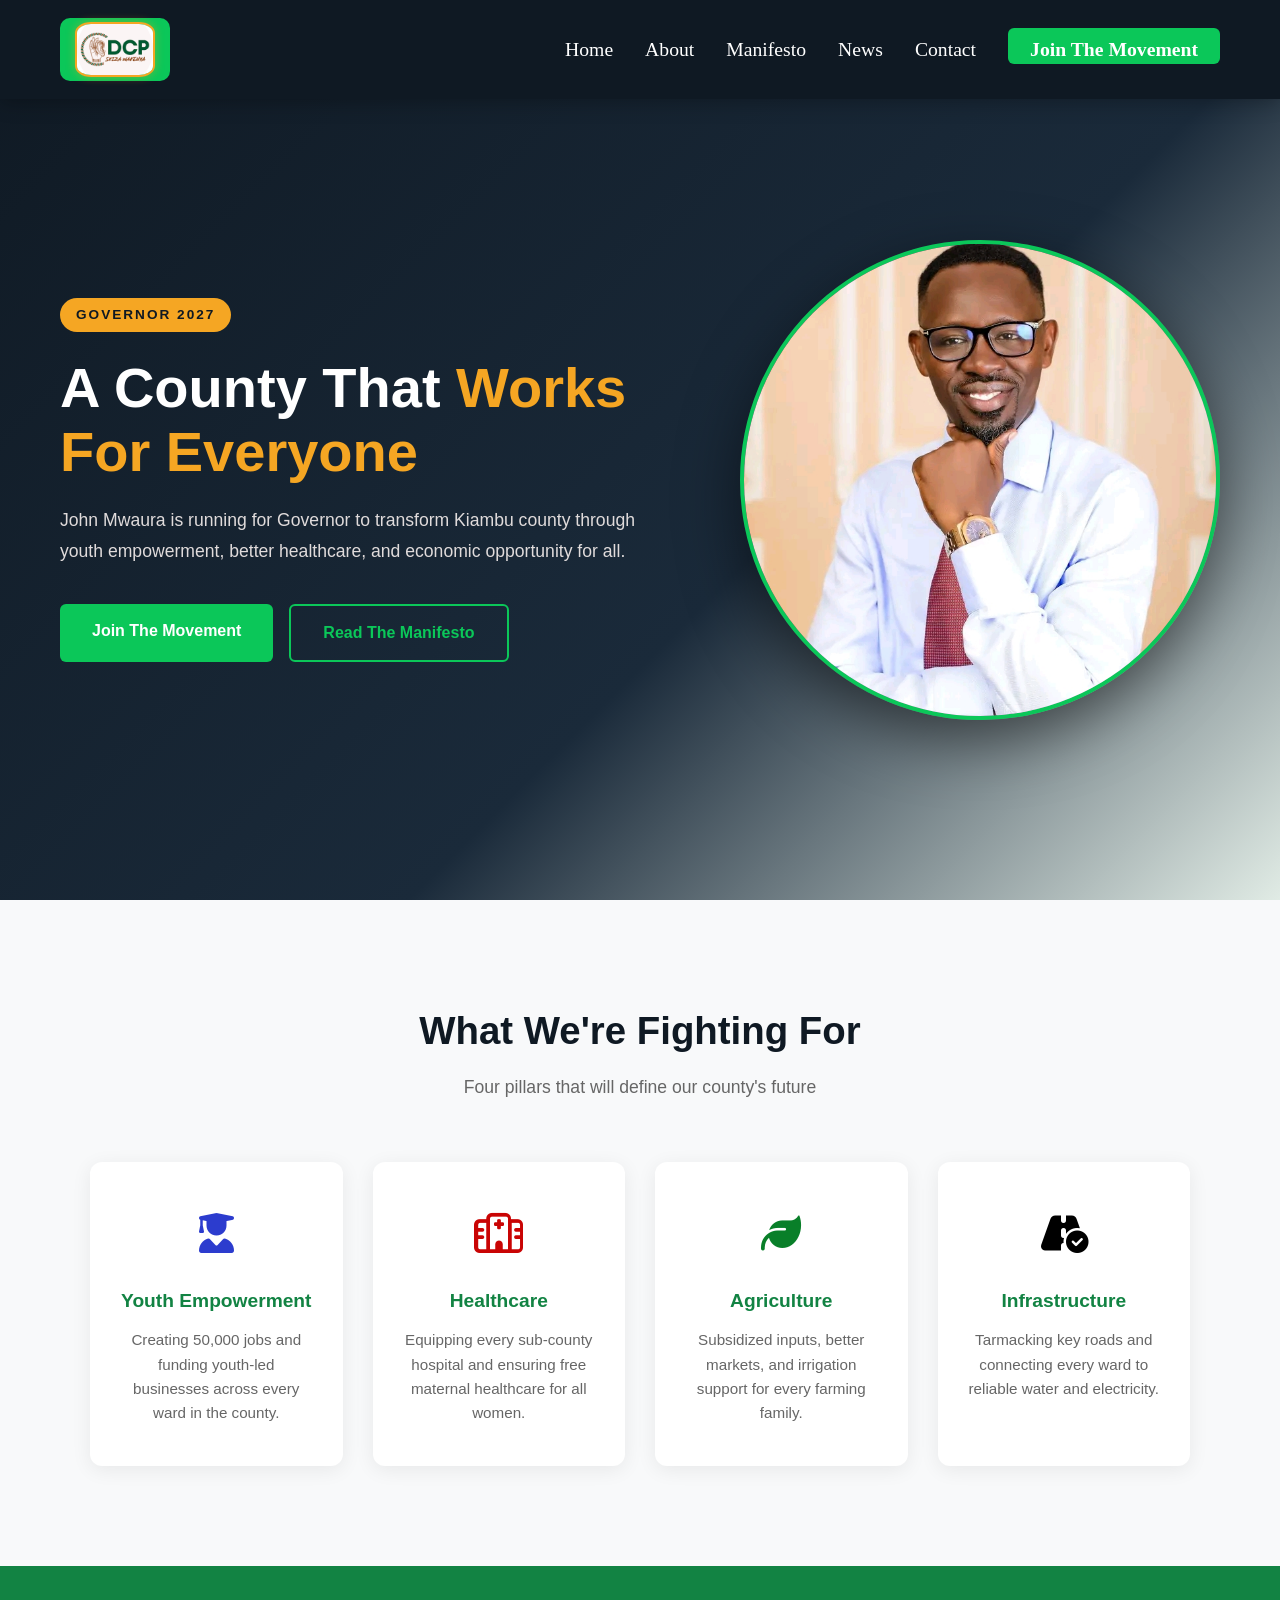
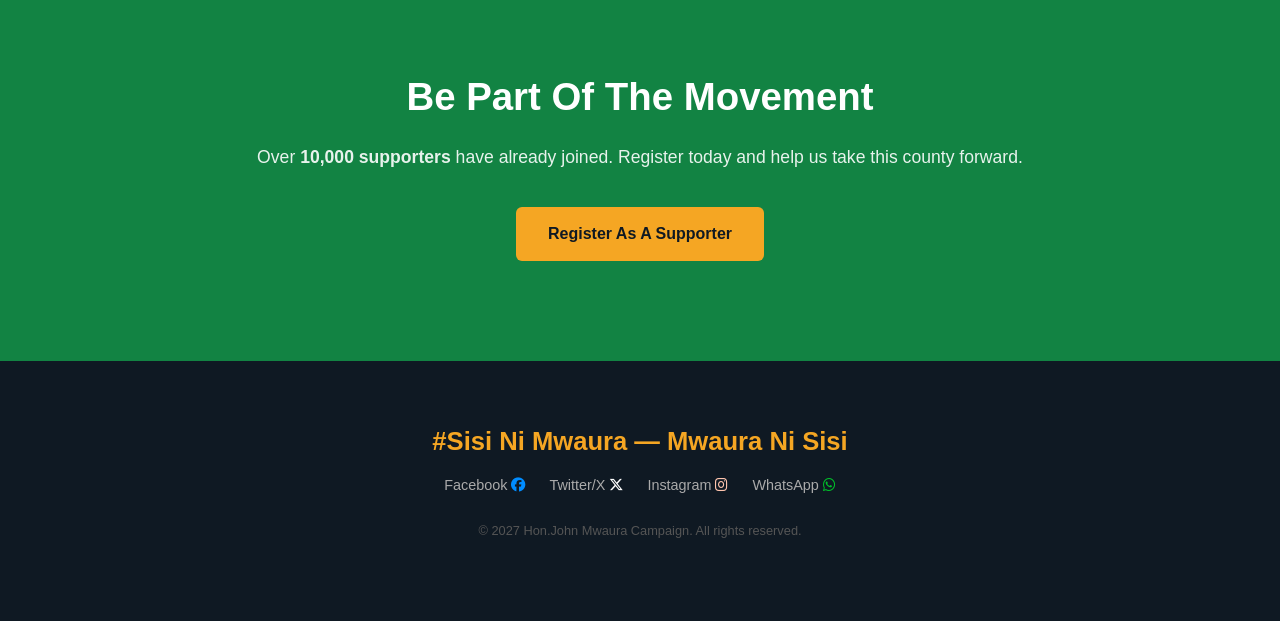
==== index.html @ 3645c620 "Add files via upload" ====
<!DOCTYPE html>
<html lang="en">
<head>
    <meta charset="UTF-8">
    <meta name="viewport" content="width=device-width, initial-scale=1.0">
    <title>Hon.John Mwaura — Mchapa Kazi</title>
    <link rel="stylesheet" href="css/main.css">
    <link rel="stylesheet" href="https://cdnjs.cloudflare.com/ajax/libs/font-awesome/6.5.0/css/all.min.css">
</head>
<body>

    <!-- NAVBAR -->
    <nav class="navbar">
         
        <a href="index.html" class="nav-logo">
            <img src="assets/images/logo.png">
        </a>
        <ul class="nav-links">
            <li><a href="index.html">Home</a></li>
            <li><a href="about.html">About</a></li>
            <li><a href="manifesto.html">Manifesto</a></li>
            <li><a href="news.html">News</a></li>
            <li><a href="contact.html">Contact</a></li>
            <li><a href="register.html" class="nav-cta">Join The Movement</a></li>
        </ul>
        <div class="hamburger">☰</div>
    </nav>

    <!-- HERO SECTION -->
    <section class="hero">
        <div class="hero-text">
            <p class="hero-tag">Governor 2027</p>
            <h1>A County That <span>Works For Everyone</span></h1>
            <p class="hero-sub">John Mwaura is running for Governor to transform Kiambu county through youth empowerment, better healthcare, and economic opportunity for all.</p>
            <div class="hero-buttons">
                <a href="register.html" class="btn-primary">Join The Movement</a>
                <a href="manifesto.html" class="btn-secondary">Read The Manifesto</a>
            </div>
        </div>
        <div class="hero-image">
            <img src="assets/images/JOHN.jpg" alt="John Mwaura">
        </div>
    </section>

    <!-- ISSUES SECTION -->
    <section class="issues">
        <h2>What We're Fighting For</h2>
        <p class="section-sub">Four pillars that will define our county's future</p>
        <div class="issues-grid">
            <div class="issue-card">
                <span class="issue-icon"><i class="fa-solid fa-user-graduate" style="color: rgb(44, 60, 206);"></i></span>
                <h3>Youth Empowerment</h3>
                <p>Creating 50,000 jobs and funding youth-led businesses across every ward in the county.</p>
            </div>
            <div class="issue-card">
                <span class="issue-icon"><i class="fa-regular fa-hospital" style="color: rgb(201, 4, 4);"></i></span>
                <h3>Healthcare</h3>
                <p>Equipping every sub-county hospital and ensuring free maternal healthcare for all women.</p>
            </div>
            <div class="issue-card">
                <span class="issue-icon"><i class="fa-solid fa-leaf" style="color: rgb(9, 127, 41);"></i></span>
                <h3>Agriculture</h3>
                <p>Subsidized inputs, better markets, and irrigation support for every farming family.</p>
            </div>
            <div class="issue-card">
                <span class="issue-icon"><i class="fa-solid fa-road-circle-check" style="color: rgb(0, 0, 0);"></i></span>
                <h3>Infrastructure</h3>
                <p>Tarmacking key roads and connecting every ward to reliable water and electricity.</p>
            </div>
        </div>
    </section>

    <!-- REGISTER PROMPT SECTION -->
    <section class="register-prompt">
        <h2>Be Part Of The Movement</h2>
        <p>Over <strong>10,000 supporters</strong> have already joined. Register today and help us take this county forward.</p>
        <a href="register.html" class="btn-primary">Register As A Supporter</a>
    </section>

    
 <!-- FOOTER -->
    <footer>
        <div class="footer-content">
            <p class="footer-logo">#Sisi Ni Mwaura &mdash; Mwaura Ni Sisi</p>
            <div class="footer-links">
                <a href="#">Facebook  <i class="fa-brands fa-facebook" style="color: rgb(0, 140, 255);"></i></a>
                <a href="#">Twitter/X  <i class="fa-brands fa-x-twitter" style="color: rgb(255, 255, 255);"></i></a>
                <a href="#">Instagram  <i class="fa-brands fa-instagram" style="color: rgb(255, 197, 174);"></i></a>
                <a href="#">WhatsApp <i class="fa-brands fa-whatsapp" style="color: rgb(0, 192, 42);"></i> </a>
            </div>
            <p class="footer-copy">© 2027 Hon.John Mwaura Campaign. All rights reserved.</p>
        </div>
    </footer>

    <script src="js/main.js"></script>
</body>
</html>
---- css/main.css ----
/* ========================
   ROOT & RESET
======================== */
* {
    margin: 0;
    padding: 0;
    box-sizing: border-box;
}

:root {
    --primary: #0bc759;
    --primary-dark: #128343;
    --accent: #f5a623;
    --dark: #0f1923;
    --text: #2c2c2c;
    --text-light: #666666;
    --bg-light: #f8f9fa;
    --white: #ffffff;
    --border: #e0e0e0;
    --success: #17a538;
    --danger: #dc3545;
    --font-main: 'Segoe UI', Tahoma, Geneva, Verdana, sans-serif;
}

html {
    scroll-behavior: smooth;
}

body {
    font-family: var(--font-main);
    color: var(--text);
    background: var(--white);
    line-height: 1.6;
}

a {
    text-decoration: none;
    color: inherit;
}

img {
    max-width: 100%;
    display: block;
}

/* ========================
   BUTTONS
======================== */
.btn-primary {
    display: inline-block;
    background: var(--primary);
    color: var(--white);
    padding: 14px 32px;
    border-radius: 6px;
    font-size: 1rem;
    font-weight: 600;
    border: none;
    cursor: pointer;
    transition: background 0.3s ease, transform 0.2s ease;
}

.btn-primary:hover {
    background: var(--primary-dark);
    transform: translateY(-2px);
}

.btn-secondary {
    display: inline-block;
    background: transparent;
    color: var(--primary);
    padding: 14px 32px;
    border-radius: 6px;
    font-size: 1rem;
    font-weight: 600;
    border: 2px solid var(--primary);
    cursor: pointer;
    transition: all 0.3s ease;
}

.btn-secondary:hover {
    background: var(--primary);
    color: var(--white);
}

/* ========================
   NAVBAR
======================== */
.navbar {
    position: fixed;
    top: 0;
    left: 0;
    right: 0;
    z-index: 1000;
    display: flex;
    align-items: center;
    justify-content: space-between;
    padding: 18px 60px;
    background: var(--dark);
    box-shadow: 0 2px 20px rgba(0,0,0,0.3);
}

.nav-logo {
    padding: 4px 15px;
    font-family: Cambria, Cochin, Georgia, Times, 'Times New Roman', serif;
    border-radius: 10px;
    font-size: 20px;
    font-weight: bold;
    background: var(--primary);
    display: flex;
    align-items: center;
    text-decoration: none;
     animation: fadeDown 1s ease both;
     text-shadow: 3px 3px 12px rgba(68, 184, 11, 0.849);
}

.nav-logo img {
    height: 55px;
    width: 80px;
    object-fit: cover;
    border-radius: 20%;
    border: 2px solid var(--accent);
    box-shadow: 0 0 10px rgba(245, 166, 35, 0.4);
    transition: transform 0.3s ease, box-shadow 0.3s ease;
}

.nav-logo img:hover {
    transform: scale(1.08);
    box-shadow: 0 0 18px rgba(245, 166, 35, 0.7);
}
.nav-links {
    display: flex;
    align-items: center;
    gap: 32px;
    list-style: none;
}

@media (max-width: 768px) {
    .nav-links {
        max-height: 0;
        overflow: hidden;
        transition: max-height 0.4s ease, padding 0.4s ease;
        padding: 0 24px;
    }

    .nav-links.open {
        max-height: 400px;
        padding: 24px;
    }
}


.nav-links a {
    color: var(--white);
    font-size: 1.23rem;
    font-weight: 500;
    font-family: Cambria, Cochin, Georgia, Times, 'Times New Roman', serif;
    position: relative;
    padding-bottom: 4px;
    transition: color 0.3s ease;
}

.nav-links a::after {
    content: '';
    position: absolute;
    bottom: 0;
    left: 0;
    width: 0%;
    height: 2px;
    background: var(--accent);
    border-radius: 2px;
    transition: width 0.3s ease;
}

.nav-links a:hover {
    color: var(--accent);
}

.nav-links a:hover::after {
    width: 100%;
}

.nav-cta {
    background: var(--primary);
    color: var(--white) !important;
    padding: 10px 22px;
    border-radius: 6px;
    font-weight: 600 !important;
    transition: background 0.3s ease !important;
}

.nav-cta:hover {
    background: var(--accent) !important;
    color: var(--dark) !important;
}

.hamburger {
    display: none;
    color: var(--white);
    font-size: 1.8rem;
    cursor: pointer;
}

/* ========================
   HERO SECTION
======================== */
.hero {
    min-height: 100vh;
    background: linear-gradient(135deg, var(--dark) 0%, #1a2a3a 60%, #1a6b3c22 100%);
    display: flex;
    align-items: center;
    justify-content: space-between;
    padding: 120px 60px 60px;
    gap: 40px;
}

.hero-text {
    flex: 1;
    max-width: 600px;
}

.hero-tag {
    display: inline-block;
    background: var(--accent);
    color: var(--dark);
    padding: 6px 16px;
    border-radius: 20px;
    font-size: 0.85rem;
    font-weight: 700;
    letter-spacing: 2px;
    text-transform: uppercase;
    margin-bottom: 24px;
}

.hero-text h1 {
    font-size: 3.5rem;
    font-weight: 900;
    color: var(--white);
    line-height: 1.15;
    margin-bottom: 20px;
}

.hero-text h1 span {
    color: var(--accent);
}

.hero-sub {
    font-size: 1.1rem;
    color: #e0dbdb;
    margin-bottom: 36px;
    line-height: 1.8;
}

.hero-buttons {
    display: flex;
    gap: 16px;
    flex-wrap: wrap;
}

.hero-image {
    flex: 1;
    max-width: 480px;
    display: flex;
    align-items: center;
    justify-content: center;
}

.hero-image img {
    width: 100%;
    border-radius: 50%;
    box-shadow: 0 20px 60px rgba(0,0,0,0.5);
    border: 4px solid var(--primary);
}

/* ========================
   PAGE HERO (inner pages)
======================== */
.page-hero {
    background: linear-gradient(135deg, var(--dark), #1a6b3c);
    padding: 140px 60px 80px;
    text-align: center;
    color: var(--white);
}

.page-hero h1 {
    font-size: 3rem;
    font-weight: 900;
    margin-bottom: 16px;
}

.page-hero p {
    font-size: 1.1rem;
    color: #cccccc;
}

/* ========================
   ISSUES SECTION
======================== */
.issues {
    padding: 100px 60px;
    background: var(--bg-light);
    text-align: center;
}

.issues h2 {
    font-size: 2.4rem;
    font-weight: 800;
    margin-bottom: 12px;
    color: var(--dark);
}

.section-sub {
    color: var(--text-light);
    font-size: 1.1rem;
    margin-bottom: 60px;
}

.issues-grid {
    display: grid;
    grid-template-columns: repeat(auto-fit, minmax(240px, 1fr));
    gap: 30px;
    max-width: 1100px;
    margin: 0 auto;
}

.issue-card {
    background: var(--white);
    padding: 40px 30px;
    border-radius: 12px;
    box-shadow: 0 4px 20px rgba(0,0,0,0.07);
    transition: transform 0.3s ease, box-shadow 0.3s ease;
    text-align: center;
}

.issue-card:hover {
    transform: translateY(-6px);
    box-shadow: 0 12px 40px rgba(0,0,0,0.12);
}

.issue-icon {
    font-size: 2.5rem;
    display: block;
    margin-bottom: 20px;
}

.issue-card h3 {
    font-size: 1.2rem;
    font-weight: 700;
    margin-bottom: 12px;
    color: var(--primary-dark);
}

.issue-card p {
    color: var(--text-light);
    font-size: 0.95rem;
}

/* ========================
   REGISTER PROMPT
======================== */
.register-prompt {
    padding: 100px 60px;
    background: var(--primary-dark);
    text-align: center;
    color: var(--white);
}

.register-prompt h2 {
    font-size: 2.4rem;
    font-weight: 800;
    margin-bottom: 16px;
}

.register-prompt p {
    font-size: 1.1rem;
    margin-bottom: 36px;
    opacity: 0.9;
}

.register-prompt .btn-primary {
    background: var(--accent);
    color: var(--dark);
}

.register-prompt .btn-primary:hover {
    background: var(--white);
}

/* ========================
   FOOTER
======================== */
footer {
    background: var(--dark);
    color: var(--white);
    padding: 60px;
    text-align: center;
}

.footer-logo {
    font-size: 1.6rem;
    font-weight: 800;
    color: var(--accent);
    margin-bottom: 12px;
}

footer p {
    color: #888888;
    font-size: 0.9rem;
    margin-bottom: 20px;
}

.footer-links {
    display: flex;
    justify-content: center;
    gap: 24px;
    margin-bottom: 24px;
    flex-wrap: wrap;
}

.footer-links a {
    color: #aaaaaa;
    font-size: 0.9rem;
    transition: color 0.3s ease;
}

.footer-links a:hover {
    color: var(--accent);
}

.footer-copy {
    color: #555555 !important;
    font-size: 0.8rem !important;
}

/* ========================
   ABOUT PAGE
======================== */
.about-content {
    padding: 80px 60px;
    max-width: 1200px;
    margin: 0 auto;
}

.about-grid {
    display: grid;
    grid-template-columns: 1fr 1fr;
    gap: 60px;
    align-items: center;
    margin-bottom: 80px;
}

.about-image img {
    border-radius: 50%;
    box-shadow: 0 10px 40px rgba(0,0,0,0.12);
    border: 4px solid var(--primary);
}

.about-text h2 {
    font-size: 2rem;
    font-weight: 800;
    color: var(--dark);
    margin-bottom: 20px;
}

.about-text p {
    color: var(--text-light);
    margin-bottom: 16px;
    line-height: 1.8;
}

.timeline-section {
    padding: 60px 0;
}

.timeline-section h2 {
    font-size: 2rem;
    font-weight: 800;
    text-align: center;
    margin-bottom: 50px;
    color: var(--dark);
}

.timeline {
    position: relative;
    max-width: 800px;
    margin: 0 auto;
}

.timeline::before {
    content: '';
    position: absolute;
    left: 80px;
    top: 0;
    bottom: 0;
    width: 3px;
    background: var(--primary);
}

.timeline-item {
    display: flex;
    gap: 30px;
    margin-bottom: 40px;
    align-items: flex-start;
}

.timeline-year {
    min-width: 80px;
    font-size: 1rem;
    font-weight: 800;
    color: var(--primary);
    padding-top: 4px;
    text-align: right;
}

.timeline-content {
    background: var(--bg-light);
    padding: 24px;
    border-radius: 10px;
    flex: 1;
    border-left: 4px solid var(--accent);
}

.timeline-content h3 {
    font-size: 1.1rem;
    font-weight: 700;
    margin-bottom: 8px;
    color: var(--dark);
}

.timeline-content p {
    color: var(--text-light);
    font-size: 0.95rem;
}

/* ========================
   MANIFESTO PAGE
======================== */
.manifesto-content {
    padding: 80px 60px;
    max-width: 1000px;
    margin: 0 auto;
}

.manifesto-intro {
    background: var(--primary);
    color: var(--white);
    padding: 30px 40px;
    border-radius: 10px;
    font-size: 1.05rem;
    line-height: 1.8;
    margin-bottom: 60px;
    text-align: center;
}

.manifesto-pillar {
    margin-bottom: 60px;
    border: 1px solid var(--border);
    border-radius: 12px;
    overflow: hidden;
}

.pillar-header {
    background: var(--dark);
    color: var(--white);
    padding: 24px 32px;
    display: flex;
    align-items: center;
    gap: 16px;
}

.pillar-icon {
    font-size: 2rem;
}

.pillar-header h2 {
    font-size: 1.4rem;
    font-weight: 700;
}

.pillar-body {
    padding: 32px;
    display: grid;
    grid-template-columns: repeat(auto-fit, minmax(260px, 1fr));
    gap: 24px;
}

.pillar-promise {
    background: var(--bg-light);
    padding: 24px;
    border-radius: 8px;
}

.pillar-promise h3 {
    font-size: 1rem;
    font-weight: 700;
    color: var(--primary);
    margin-bottom: 10px;
}

.pillar-promise p {
    color: var(--text-light);
    font-size: 0.93rem;
    line-height: 1.7;
}

.manifesto-download {
    background: var(--bg-light);
    padding: 60px 40px;
    border-radius: 12px;
    text-align: center;
    margin-top: 40px;
}

.manifesto-download h2 {
    font-size: 1.8rem;
    font-weight: 800;
    margin-bottom: 12px;
}

.manifesto-download p {
    color: var(--text-light);
    margin-bottom: 28px;
}

/* ========================
   NEWS PAGE
======================== */
.news-content {
    padding: 80px 60px;
    max-width: 1200px;
    margin: 0 auto;
}

.news-featured {
    display: grid;
    grid-template-columns: 1fr 1fr;
    gap: 40px;
    margin-bottom: 70px;
    background: var(--bg-light);
    border-radius: 16px;
    overflow: hidden;
}

.news-featured-image {
    position: relative;
}

.news-featured-image img {
    width: 100%;
    height: 100%;
    object-fit: cover;
}

.news-tag {
    position: absolute;
    top: 16px;
    left: 16px;
    background: var(--accent);
    color: var(--dark);
    padding: 4px 12px;
    border-radius: 20px;
    font-size: 0.8rem;
    font-weight: 700;
    text-transform: uppercase;
}

.news-featured-text {
    padding: 40px;
    display: flex;
    flex-direction: column;
    justify-content: center;
}

.news-date {
    color: var(--text-light);
    font-size: 0.9rem;
    margin-bottom: 12px;
}

.news-featured-text h2 {
    font-size: 1.6rem;
    font-weight: 800;
    color: var(--dark);
    margin-bottom: 16px;
    line-height: 1.4;
}

.news-featured-text p {
    color: var(--text-light);
    line-height: 1.8;
    margin-bottom: 24px;
}

.news-grid-title {
    font-size: 1.8rem;
    font-weight: 800;
    margin-bottom: 30px;
    color: var(--dark);
}

.news-grid {
    display: grid;
    grid-template-columns: repeat(auto-fit, minmax(300px, 1fr));
    gap: 28px;
}

.news-card {
    background: var(--bg-light);
    padding: 28px;
    border-radius: 12px;
    border-top: 4px solid var(--primary);
    transition: transform 0.3s ease;
    position: relative;
}

.news-card:hover {
    transform: translateY(-4px);
}

.news-card .news-tag {
    position: static;
    display: inline-block;
    margin-bottom: 12px;
}

.news-card h3 {
    font-size: 1.05rem;
    font-weight: 700;
    color: var(--dark);
    margin-bottom: 10px;
    line-height: 1.4;
}

.news-card p {
    color: var(--text-light);
    font-size: 0.92rem;
    line-height: 1.7;
    margin-bottom: 16px;
}

.read-more {
    color: var(--primary);
    font-weight: 600;
    font-size: 0.9rem;
    transition: color 0.3s ease;
}

.read-more:hover {
    color: var(--accent);
}

/* ========================
   CONTACT PAGE
======================== */
.contact-content {
    padding: 80px 60px;
    max-width: 1200px;
    margin: 0 auto;
}

.contact-grid {
    display: grid;
    grid-template-columns: 1fr 1fr;
    gap: 60px;
}

.contact-form-wrapper h2,
.contact-info h2 {
    font-size: 1.8rem;
    font-weight: 800;
    color: var(--dark);
    margin-bottom: 12px;
}

.contact-form-wrapper p {
    color: var(--text-light);
    margin-bottom: 32px;
}

/* ========================
   FORMS (shared)
======================== */
.form-group {
    margin-bottom: 20px;
}

.form-group label {
    display: block;
    font-weight: 600;
    margin-bottom: 8px;
    color: var(--text);
    font-size: 0.95rem;
}

.form-group input,
.form-group select,
.form-group textarea {
    width: 100%;
    padding: 12px 16px;
    border: 2px solid var(--border);
    border-radius: 8px;
    font-size: 0.95rem;
    font-family: var(--font-main);
    color: var(--text);
    background: var(--white);
    transition: border-color 0.3s ease;
    outline: none;
}

.form-group input:focus,
.form-group select:focus,
.form-group textarea:focus {
    border-color: var(--primary);
}

.checkbox-group {
    display: flex;
    align-items: flex-start;
    gap: 12px;
}

.checkbox-group input[type="checkbox"] {
    width: auto;
    margin-top: 3px;
    accent-color: var(--primary);
}

.checkbox-group label {
    font-weight: 400;
    color: var(--text-light);
    font-size: 0.9rem;
}

.form-feedback {
    margin-top: 16px;
    font-size: 0.95rem;
    font-weight: 600;
    min-height: 24px;
}

/* ========================
   CONTACT INFO CARDS
======================== */
.info-card {
    display: flex;
    gap: 16px;
    align-items: flex-start;
    background: var(--bg-light);
    padding: 20px;
    border-radius: 10px;
    margin-bottom: 16px;
}

.info-icon {
    font-size: 1.6rem;
}

.info-card h3 {
    font-size: 1rem;
    font-weight: 700;
    color: var(--dark);
    margin-bottom: 4px;
}

.info-card p {
    color: var(--text-light);
    font-size: 0.9rem;
    line-height: 1.6;
}

.social-links {
    display: flex;
    gap: 12px;
    flex-wrap: wrap;
    margin-top: 8px;
}

.social-links a {
    color: var(--primary);
    font-weight: 600;
    font-size: 0.9rem;
}

.press-kit {
    background: var(--dark);
    color: var(--white);
    padding: 24px;
    border-radius: 10px;
    margin-top: 20px;
}

.press-kit h3 {
    font-size: 1.1rem;
    font-weight: 700;
    margin-bottom: 10px;
}

.press-kit p {
    color: #aaaaaa;
    font-size: 0.9rem;
    margin-bottom: 16px;
}

/* ========================
   REGISTER PAGE
======================== */
.register-content {
    padding: 80px 60px;
    max-width: 1200px;
    margin: 0 auto;
}

.register-grid {
    display: grid;
    grid-template-columns: 1fr 1fr;
    gap: 60px;
}

.register-form-wrapper h2 {
    font-size: 1.8rem;
    font-weight: 800;
    color: var(--dark);
    margin-bottom: 12px;
}

.register-form-wrapper p {
    color: var(--text-light);
    margin-bottom: 32px;
}

.register-why h2 {
    font-size: 1.8rem;
    font-weight: 800;
    color: var(--dark);
    margin-bottom: 28px;
}

.why-card {
    display: flex;
    gap: 16px;
    align-items: flex-start;
    margin-bottom: 24px;
}

.why-card span {
    font-size: 1.8rem;
}

.why-card h3 {
    font-size: 1rem;
    font-weight: 700;
    color: var(--dark);
    margin-bottom: 6px;
}

.why-card p {
    color: var(--text-light);
    font-size: 0.92rem;
    line-height: 1.7;
}

.supporter-counter {
    background: var(--primary);
    color: var(--white);
    padding: 32px;
    border-radius: 12px;
    text-align: center;
    margin-top: 32px;
}

.supporter-counter h3 {
    font-size: 3rem;
    font-weight: 900;
    color: var(--accent);
    margin-bottom: 8px;
}

.supporter-counter p {
    font-size: 1rem;
    opacity: 0.9;
}

 

/* ========================
   RESPONSIVE — MOBILE
======================== */
@media (max-width: 768px) {

    .navbar {
        padding: 16px 24px;
    }

     .nav-links {
    flex-direction: column;
    position: absolute;
    top: 70px;
    left: 0;
    right: 0;
    background: var(--dark);
    gap: 20px;
}
    .nav-links.open {
        display: flex;
    }

    .hamburger {
        display: block;
    }

    .hero {
        flex-direction: column;
        padding: 100px 24px 60px;
        text-align: center;
    }

    .hero-text h1 {
        font-size: 2.2rem;
    }

    .hero-buttons {
        justify-content: center;
    }

    .hero-image {
        max-width: 100%;
    }

    .page-hero {
        padding: 120px 24px 60px;
    }

    .page-hero h1 {
        font-size: 2rem;
    }

    .issues,
    .register-prompt,
    .about-content,
    .manifesto-content,
    .news-content,
    .contact-content,
    .register-content {
        padding: 60px 24px;
    }

    .about-grid,
    .contact-grid,
    .register-grid,
    .news-featured {
        grid-template-columns: 1fr;
    }

    .timeline::before {
        left: 60px;
    }

    .admin-stats {
        padding: 24px;
    }

    .admin-controls {
        padding: 16px 24px;
    }

    .admin-table-section,
    .ward-breakdown {
        padding: 24px;
    }

    footer {
        padding: 40px 24px;
    }
}

 

/* ========================
   NAVBAR SCROLL EFFECT
======================== */
.navbar.scrolled {
    background: rgba(15, 25, 35, 0.97);
    box-shadow: 0 4px 30px rgba(0, 0, 0, 0.4);
    padding: 12px 60px;
    transition: all 0.3s ease;
}

/* ========================
   SCROLL REVEAL
======================== */
.reveal {
    opacity: 0;
    transform: translateY(30px);
    transition: opacity 0.6s ease, transform 0.6s ease;
}

.revealed {
    opacity: 1;
    transform: translateY(0);
}
/* ========================
   NEWS DYNAMIC
======================== */
.news-no-image {
    width: 100%;
    height: 100%;
    min-height: 200px;
    background: var(--bg-light);
    display: flex;
    align-items: center;
    justify-content: center;
    font-size: 3rem;
    color: var(--border);
}

.btn-back {
    display: inline-flex;
    align-items: center;
    gap: 8px;
    background: var(--bg-light);
    border: none;
    padding: 10px 20px;
    border-radius: 8px;
    font-size: 0.95rem;
    font-weight: 600;
    cursor: pointer;
    color: var(--text);
    margin-bottom: 32px;
    transition: background 0.3s ease;
}

.btn-back:hover {
    background: var(--border);
}

.post-article {
    max-width: 800px;
    margin: 0 auto;
}

.post-image {
    border-radius: 16px;
    overflow: hidden;
    margin-bottom: 32px;
    max-height: 400px;
}

.post-image img {
    width: 100%;
    height: 100%;
    object-fit: cover;
}

.post-header {
    margin-bottom: 32px;
}

.post-header h1 {
    font-size: 2.2rem;
    font-weight: 900;
    color: var(--dark);
    line-height: 1.3;
    margin-top: 12px;
}

.post-content p {
    font-size: 1rem;
    color: var(--text);
    line-height: 1.9;
    margin-bottom: 16px;
}

/* ========================
   COMMENTS
======================== */
.comments-section {
    max-width: 800px;
    margin: 60px auto 0;
    padding-top: 40px;
    border-top: 2px solid var(--border);
}

.comments-section h2 {
    font-size: 1.6rem;
    font-weight: 800;
    color: var(--dark);
    margin-bottom: 32px;
    display: flex;
    align-items: center;
    gap: 10px;
}

.comment-form {
    background: var(--bg-light);
    padding: 28px;
    border-radius: 12px;
    margin-bottom: 40px;
}

.comment-form h3 {
    font-size: 1.1rem;
    font-weight: 700;
    color: var(--dark);
    margin-bottom: 20px;
}

.comment-form textarea {
    width: 100%;
    padding: 12px 16px;
    border: 2px solid var(--border);
    border-radius: 8px;
    font-size: 0.95rem;
    font-family: var(--font-main);
    resize: vertical;
    outline: none;
    transition: border-color 0.3s ease;
}

.comment-form textarea:focus {
    border-color: var(--primary);
}

.comment-card {
    background: var(--bg-light);
    padding: 20px;
    border-radius: 10px;
    margin-bottom: 16px;
    border-left: 4px solid var(--primary);
}

.comment-header {
    display: flex;
    align-items: center;
    justify-content: space-between;
    margin-bottom: 12px;
    flex-wrap: wrap;
    gap: 8px;
}

.comment-author {
    font-weight: 700;
    color: var(--primary);
    font-size: 0.9rem;
    display: flex;
    align-items: center;
    gap: 6px;
}

.comment-time {
    font-size: 0.82rem;
    color: var(--text-light);
    display: flex;
    align-items: center;
    gap: 4px;
}

.comment-body {
    color: var(--text);
    font-size: 0.95rem;
    line-height: 1.7;
}
/* ========================
   POST TRANSITION
======================== */
#single-post {
    animation: fadeInUp 0.4s ease;
}

#dynamic-posts {
    animation: fadeInUp 0.4s ease;
}

@keyframes fadeInUp {
    from {
        opacity: 0;
        transform: translateY(20px);
    }
    to {
        opacity: 1;
        transform: translateY(0);
    }
}
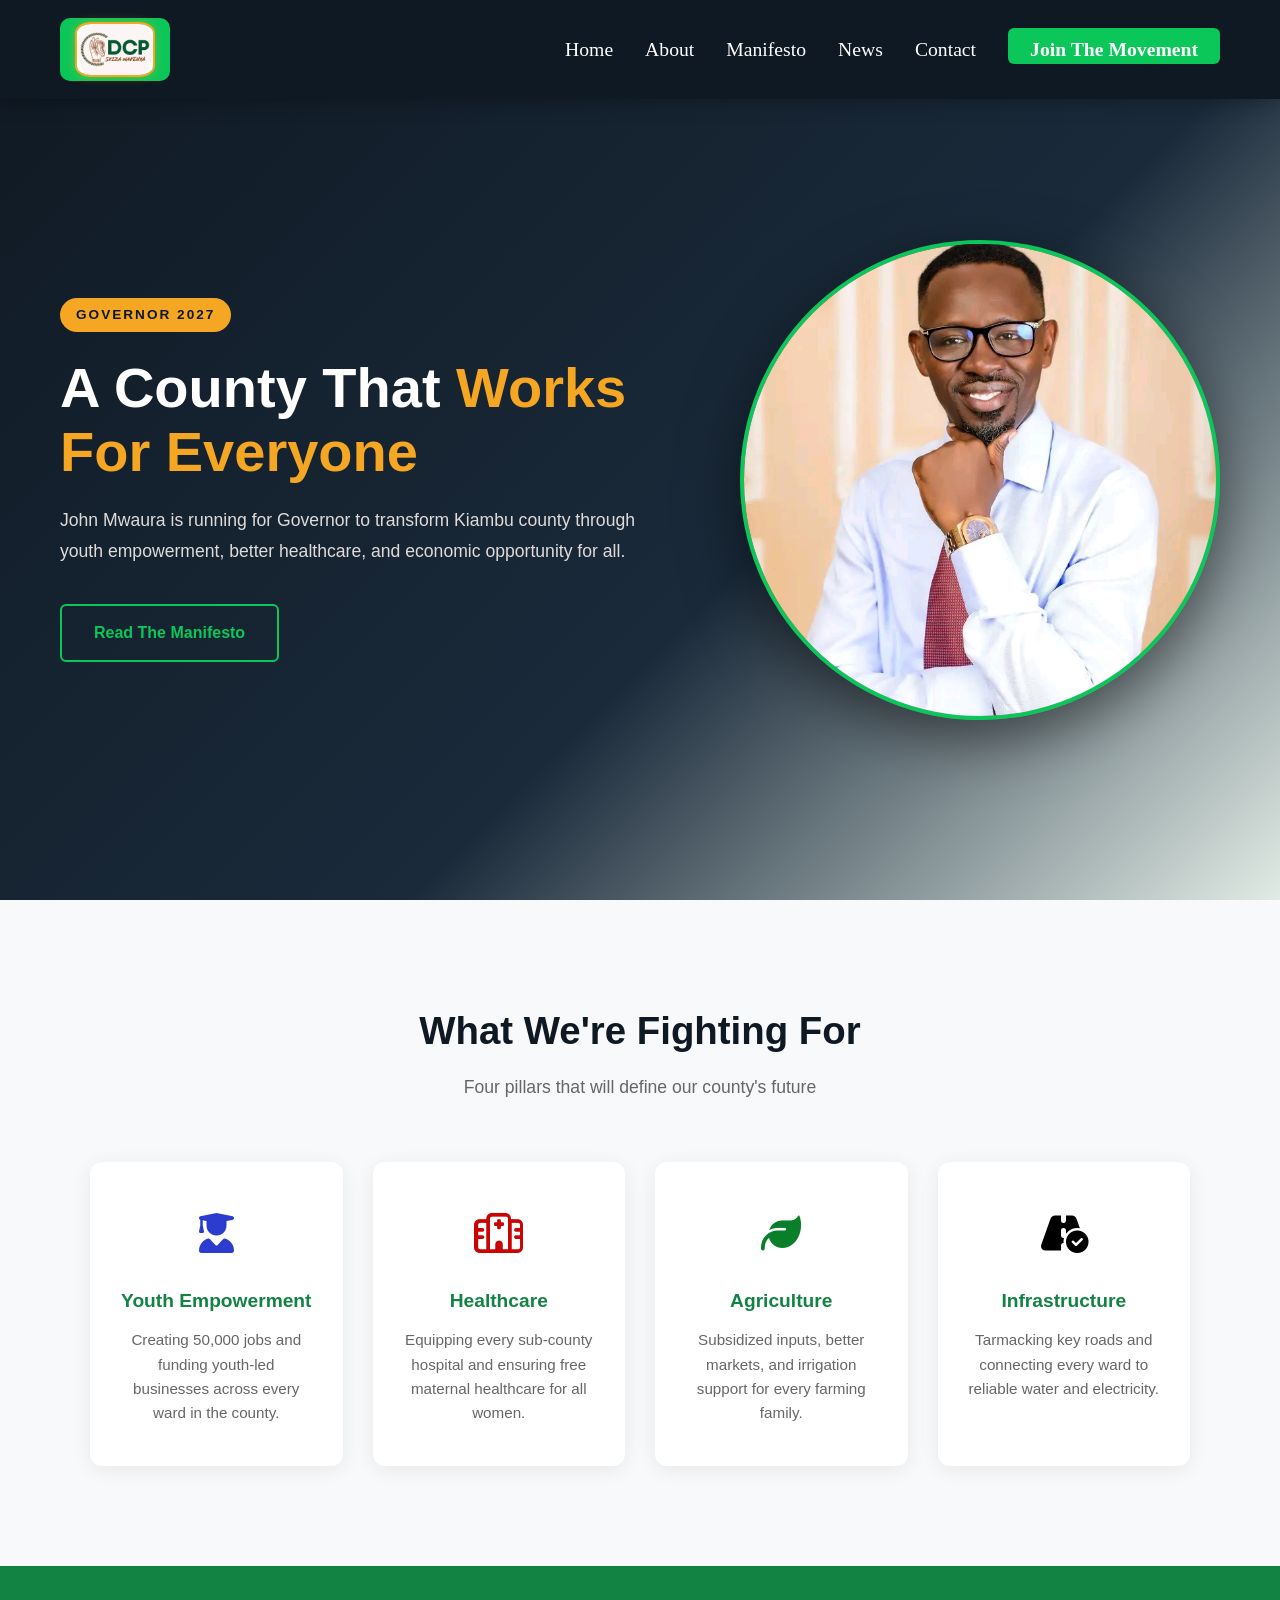
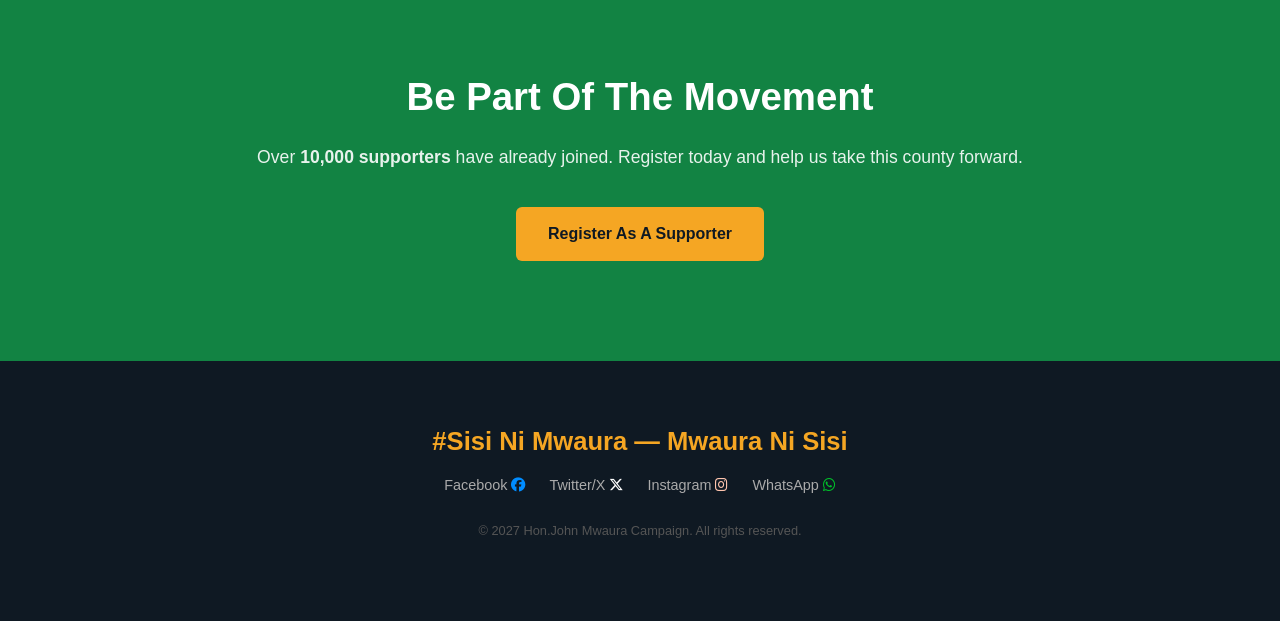
==== commit 8732c2f0: "Add files via upload" ====
--- a/index.html
+++ b/index.html
@@ -8,24 +8,50 @@
     <link rel="stylesheet" href="https://cdnjs.cloudflare.com/ajax/libs/font-awesome/6.5.0/css/all.min.css">
 </head>
 <body>
+<!-- NAVBAR -->
+<nav class="navbar">
+    <a href="index.html" class="nav-logo">
+        <img src="assets/images/logo.png" alt="DCP Skiza Wakenya Logo">
+    </a>
+    <ul class="nav-links">
+        <li><a href="index.html">Home</a></li>
+        <li><a href="about.html">About</a></li>
+        <li><a href="manifesto.html">Manifesto</a></li>
+        <li><a href="news.html">News</a></li>
+        <li><a href="contact.html">Contact</a></li>
+        <li><a href="register.html" class="nav-cta">Join The Movement</a></li>
+    </ul>
+    <!-- MOBILE TOP BAR -->
+    <div class="mobile-top-bar">
+        <a href="register.html" class="mobile-cta-btn">
+             Join The Movement
+        </a>
+    </div>
+</nav>
 
-    <!-- NAVBAR -->
-    <nav class="navbar">
-         
-        <a href="index.html" class="nav-logo">
-            <img src="assets/images/logo.png">
-        </a>
-        <ul class="nav-links">
-            <li><a href="index.html">Home</a></li>
-            <li><a href="about.html">About</a></li>
-            <li><a href="manifesto.html">Manifesto</a></li>
-            <li><a href="news.html">News</a></li>
-            <li><a href="contact.html">Contact</a></li>
-            <li><a href="register.html" class="nav-cta">Join The Movement</a></li>
-        </ul>
-        <div class="hamburger">☰</div>
-    </nav>
-
+<!-- MOBILE BOTTOM NAV -->
+<nav class="bottom-nav">
+    <a href="index.html" class="bottom-nav-item">
+        <i class="fa-solid fa-house"></i>
+        <span>Home</span>
+    </a>
+    <a href="about.html" class="bottom-nav-item">
+        <i class="fa-solid fa-user"></i>
+        <span>About</span>
+    </a>
+    <a href="manifesto.html" class="bottom-nav-item">
+        <i class="fa-solid fa-scroll"></i>
+        <span>Manifesto</span>
+    </a>
+    <a href="news.html" class="bottom-nav-item">
+        <i class="fa-solid fa-newspaper"></i>
+        <span>News</span>
+    </a>
+    <a href="contact.html" class="bottom-nav-item">
+        <i class="fa-solid fa-envelope"></i>
+        <span>Contact</span>
+    </a>
+</nav>
     <!-- HERO SECTION -->
     <section class="hero">
         <div class="hero-text">
@@ -33,7 +59,7 @@
             <h1>A County That <span>Works For Everyone</span></h1>
             <p class="hero-sub">John Mwaura is running for Governor to transform Kiambu county through youth empowerment, better healthcare, and economic opportunity for all.</p>
             <div class="hero-buttons">
-                <a href="register.html" class="btn-primary">Join The Movement</a>
+                
                 <a href="manifesto.html" class="btn-secondary">Read The Manifesto</a>
             </div>
         </div>
--- a/css/main.css
+++ b/css/main.css
@@ -134,21 +134,166 @@
     list-style: none;
 }
 
+/* ========================
+   MOBILE TOP BAR
+======================== */
+.mobile-top-bar {
+    display: none;
+}
+
+.mobile-cta-btn {
+    display: inline-flex;
+    align-items: center;
+    gap: 8px;
+    background: var(--primary);
+    color: var(--white);
+    padding: 10px 20px;
+    border-radius: 6px;
+    font-size: 0.9rem;
+    font-weight: 700;
+    text-decoration: none;
+    transition: background 0.3s ease;
+}
+
+.mobile-cta-btn:hover {
+    background: var(--primary-dark);
+}
+
+/* ========================
+   BOTTOM NAVIGATION
+======================== */
+.bottom-nav {
+    display: none;
+    position: fixed;
+    bottom: 0;
+    left: 0;
+    right: 0;
+    background: var(--primary);
+    padding: 8px 0;
+    z-index: 1000;
+    box-shadow: 0 -2px 20px rgba(0,0,0,0.3);
+    border-top: 1px solid rgba(255,255,255,0.08);
+}
+
+.bottom-nav-item {
+    display: flex;
+    flex-direction: column;
+    align-items: center;
+    gap: 4px;
+    color: var(--white);
+    text-decoration: none;
+    font-size: 0.7rem;
+    font-weight: 600;
+    padding: 4px 0;
+    transition: color 0.2s ease;
+    flex: 1;
+    text-align: center;
+}
+
+.bottom-nav-item i {
+    font-size: 1.2rem;
+    transition: color 0.2s ease;
+}
+
+.bottom-nav-item:hover {
+    color: yellow;
+}
+
+.bottom-nav-item.active {
+    color: var(--primary);
+}
+
+.bottom-nav-item.active i {
+    color: var(--primary);
+}
+
+/* ========================
+   MOBILE RESPONSIVE
+======================== */
 @media (max-width: 768px) {
+
+    /* Hide desktop navbar elements */
     .nav-links {
-        max-height: 0;
-        overflow: hidden;
-        transition: max-height 0.4s ease, padding 0.4s ease;
-        padding: 0 24px;
-    }
-
-    .nav-links.open {
-        max-height: 400px;
-        padding: 24px;
-    }
-}
-
-
+        display: none !important;
+    }
+
+    .hamburger {
+        display: none;
+    }
+
+    /* Show mobile top bar */
+    .mobile-top-bar {
+        display: flex;
+        align-items: center;
+    }
+
+    /* Show bottom nav as flex row */
+    .bottom-nav {
+        display: flex;
+        justify-content: space-around;
+    }
+
+    /* Navbar becomes minimal top bar */
+    .navbar {
+        padding: 12px 20px;
+        justify-content: space-between;
+    }
+
+    /* Add bottom padding to body so content
+       doesn't hide behind the bottom nav */
+    body {
+        padding-bottom: 70px;
+    }
+
+    /* Page hero padding adjustment */
+    .page-hero {
+        padding: 100px 24px 60px;
+    }
+
+    .hero {
+        flex-direction: column;
+        padding: 90px 24px 60px;
+        text-align: center;
+    }
+
+    .hero-text h1 {
+        font-size: 2.2rem;
+    }
+
+    .hero-buttons {
+        justify-content: center;
+    }
+
+    .hero-image {
+        max-width: 100%;
+    }
+
+    .issues,
+    .register-prompt,
+    .about-content,
+    .manifesto-content,
+    .news-content,
+    .contact-content,
+    .register-content {
+        padding: 60px 24px;
+    }
+
+    .about-grid,
+    .contact-grid,
+    .register-grid,
+    .news-featured {
+        grid-template-columns: 1fr;
+    }
+
+    .timeline::before {
+        left: 60px;
+    }
+
+    footer {
+        padding: 40px 24px;
+        margin-bottom: 0;
+    }
+}
 .nav-links a {
     color: var(--white);
     font-size: 1.23rem;
